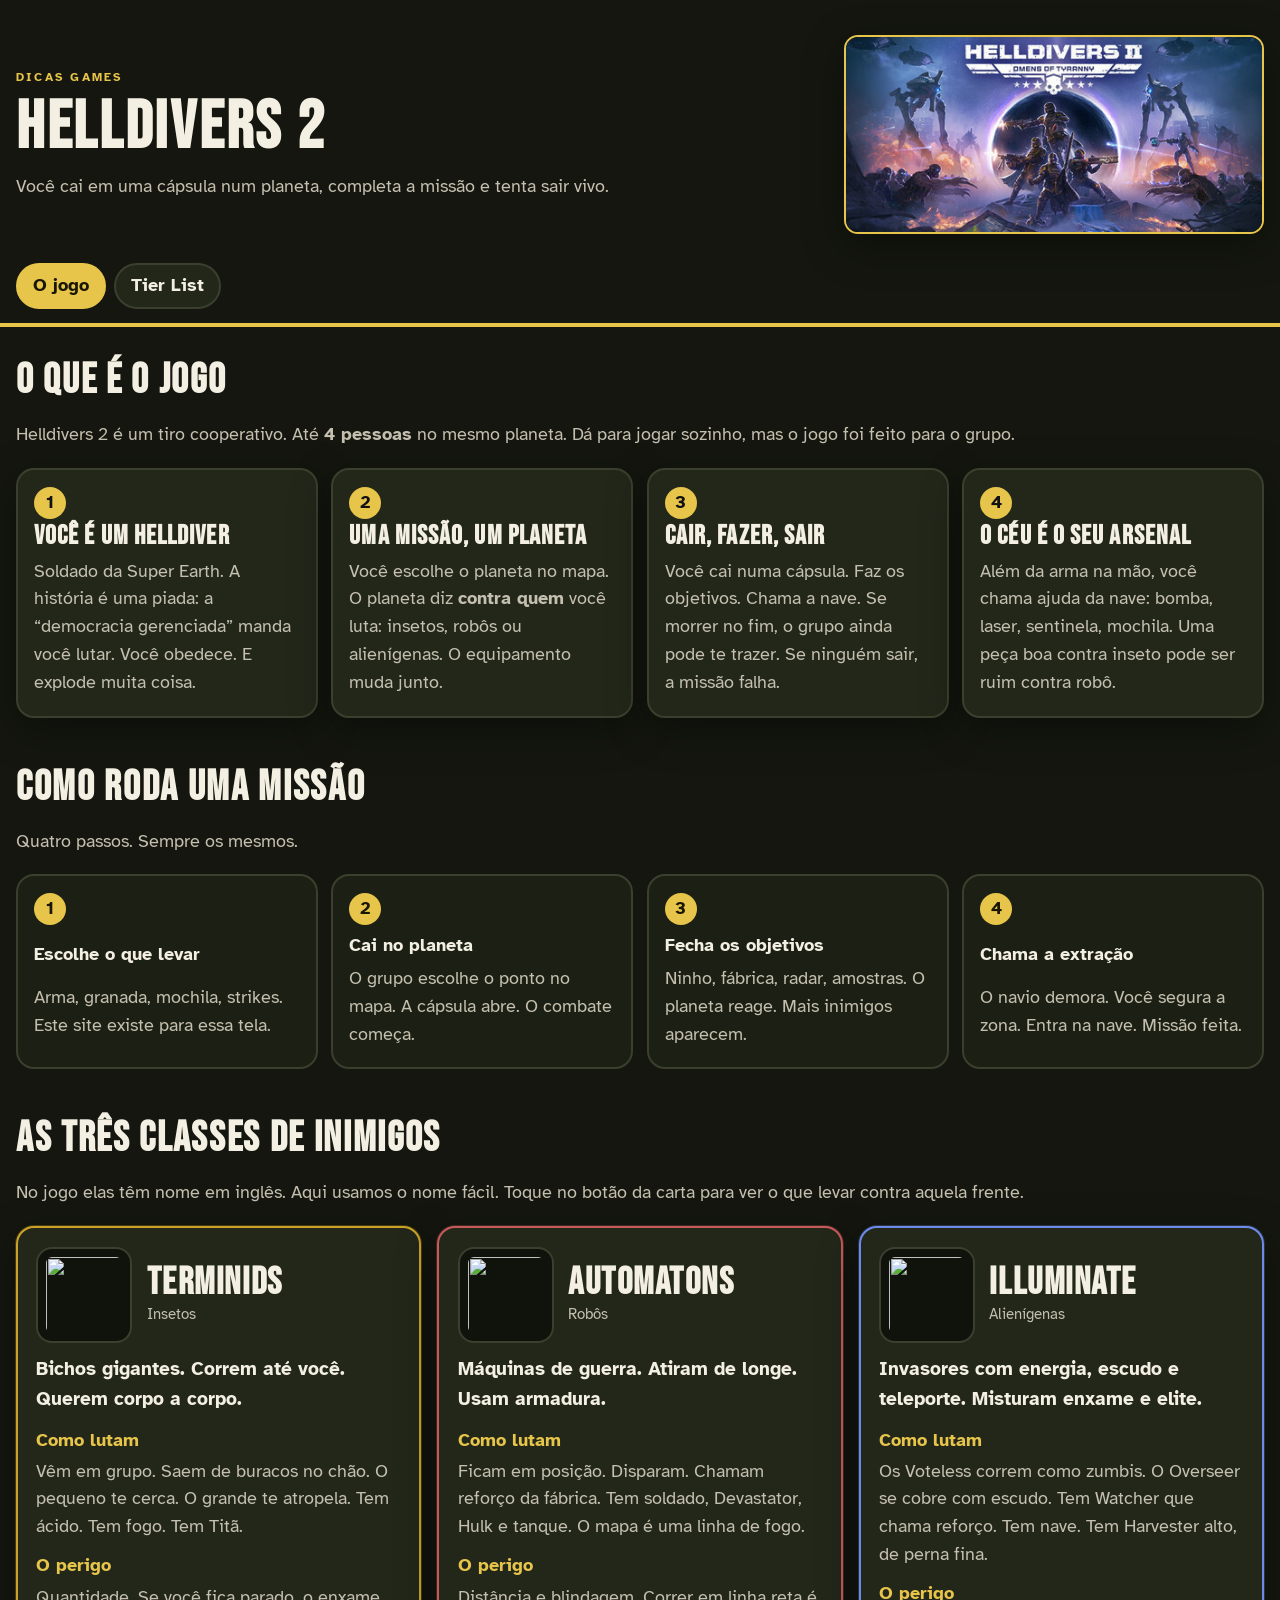
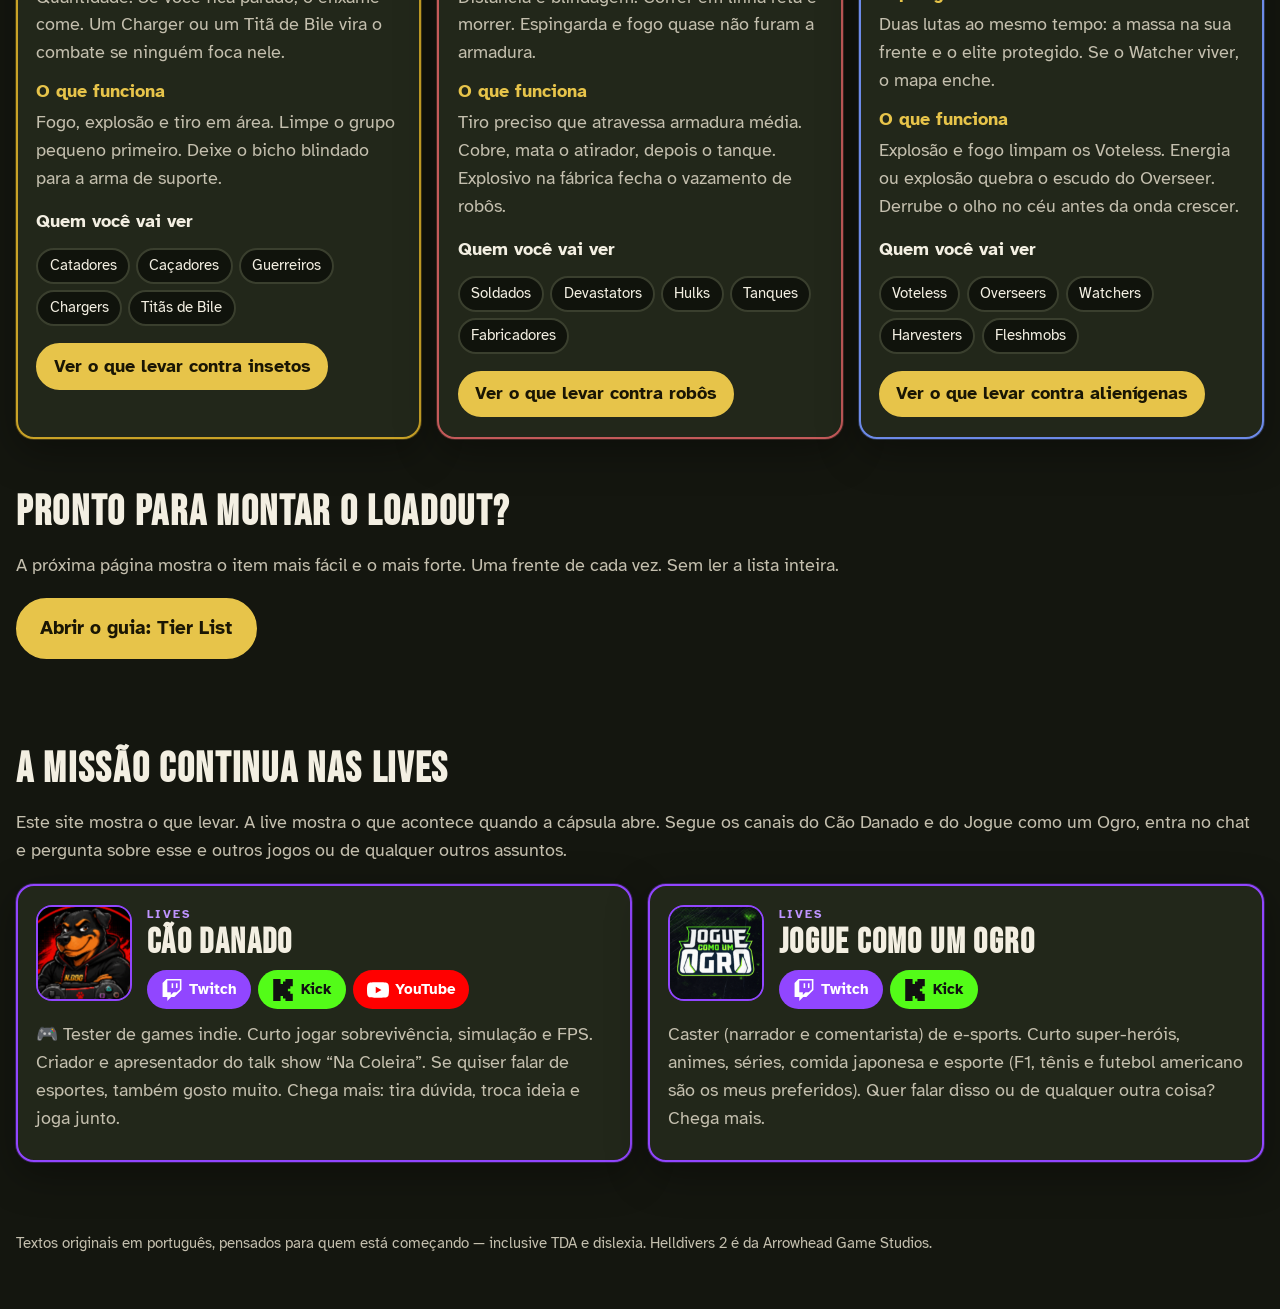
==== index.html @ 1492b322 "Publica o guia de Helldivers 2 com home, tier list e canais ao vivo. Co-authored-by: Cursor <cursora" ====
<!DOCTYPE html>
<html lang="pt-BR">
  <head>
    <meta charset="utf-8" />
    <meta name="viewport" content="width=device-width, initial-scale=1" />
    <title>Dicas Games — Helldivers 2: o que é o jogo</title>
    <meta
      name="description"
      content="Helldivers 2 em português claro: o que é o jogo, como funciona uma missão e o que são Insetos, Robôs e Alienígenas. Pensado para iniciantes e TDA."
    />
    <link rel="preconnect" href="https://fonts.googleapis.com" />
    <link rel="preconnect" href="https://fonts.gstatic.com" crossorigin />
    <link
      href="https://fonts.googleapis.com/css2?family=Atkinson+Hyperlegible:ital,wght@0,400;0,700;1,400&family=Bebas+Neue&display=swap"
      rel="stylesheet"
    />
    <link rel="stylesheet" href="assets/css/estilo.css" />
  </head>
  <body>
    <a class="pular" href="#jogo">Pular para o que é o jogo</a>

    <header class="topo">
      <div class="topo__marca">
        <p class="topo__selo">Dicas Games</p>
        <h1>Helldivers 2</h1>
        <p class="topo__sub">
          Você cai em uma cápsula num planeta, completa a missão e tenta sair vivo.
        </p>
      </div>
      <div class="topo__capa">
        <img
          src="assets/img/helldivers-2-capa.jpg"
          alt="Capa de Helldivers 2"
          width="460"
          height="215"
        />
      </div>
    </header>

    <nav class="menu-wrap menu-wrap--amarelo" aria-label="Páginas do site">
      <div class="menu">
        <a class="menu__link is-on" href="index.html" aria-current="page">O jogo</a>
        <a class="menu__link" href="guia.html">Tier List</a>
      </div>
    </nav>

    <main>
      <section class="bloco" id="jogo">
        <h2>O que é o jogo</h2>
        <p class="lead">
          Helldivers 2 é um tiro cooperativo. Até <strong>4 pessoas</strong> no mesmo planeta.
          Dá para jogar sozinho, mas o jogo foi feito para o grupo.
        </p>
        <div class="pilares">
          <article class="pilar">
            <p class="pilar__n">1</p>
            <h3>Você é um Helldiver</h3>
            <p>
              Soldado da Super Earth. A história é uma piada: a “democracia gerenciada”
              manda você lutar. Você obedece. E explode muita coisa.
            </p>
          </article>
          <article class="pilar">
            <p class="pilar__n">2</p>
            <h3>Uma missão, um planeta</h3>
            <p>
              Você escolhe o planeta no mapa. O planeta diz <strong>contra quem</strong> você luta:
              insetos, robôs ou alienígenas. O equipamento muda junto.
            </p>
          </article>
          <article class="pilar">
            <p class="pilar__n">3</p>
            <h3>Cair, fazer, sair</h3>
            <p>
              Você cai numa cápsula. Faz os objetivos. Chama a nave. Se morrer no fim,
              o grupo ainda pode te trazer. Se ninguém sair, a missão falha.
            </p>
          </article>
          <article class="pilar">
            <p class="pilar__n">4</p>
            <h3>O céu é o seu arsenal</h3>
            <p>
              Além da arma na mão, você chama ajuda da nave: bomba, laser, sentinela, mochila.
              Uma peça boa contra inseto pode ser ruim contra robô.
            </p>
          </article>
        </div>
      </section>

      <section class="bloco" id="missao">
        <h2>Como roda uma missão</h2>
        <p class="lead">Quatro passos. Sempre os mesmos.</p>
        <ol class="passos">
          <li class="passo">
            <strong>Escolhe o que levar</strong>
            <span>Arma, granada, mochila, strikes. Este site existe para essa tela.</span>
          </li>
          <li class="passo">
            <strong>Cai no planeta</strong>
            <span>O grupo escolhe o ponto no mapa. A cápsula abre. O combate começa.</span>
          </li>
          <li class="passo">
            <strong>Fecha os objetivos</strong>
            <span>Ninho, fábrica, radar, amostras. O planeta reage. Mais inimigos aparecem.</span>
          </li>
          <li class="passo">
            <strong>Chama a extração</strong>
            <span>O navio demora. Você segura a zona. Entra na nave. Missão feita.</span>
          </li>
        </ol>
      </section>

      <section class="bloco" id="faccoes">
        <h2>As três classes de inimigos</h2>
        <p class="lead">
          No jogo elas têm nome em inglês. Aqui usamos o nome fácil.
          Toque no botão da carta para ver o que levar contra aquela frente.
        </p>

        <div class="frentes">
          <article class="frente frente--insetos" id="insetos">
            <header class="frente__topo">
              <img
                class="frente__img"
                src="https://s3.us-east-2.amazonaws.com/wp.uggcms/wp-content/uploads/2026/03/TerminidIco.png"
                alt=""
                width="96"
                height="96"
              />
              <div>
                <h3>Terminids</h3>
                <p class="frente__jogo">Insetos</p>
              </div>
            </header>
            <p class="frente__o-que">
              Bichos gigantes. Correm até você. Querem corpo a corpo.
            </p>
            <dl>
              <div>
                <dt>Como lutam</dt>
                <dd>
                  Vêm em grupo. Saem de buracos no chão. O pequeno te cerca.
                  O grande te atropela. Tem ácido. Tem fogo. Tem Titã.
                </dd>
              </div>
              <div>
                <dt>O perigo</dt>
                <dd>
                  Quantidade. Se você fica parado, o enxame come.
                  Um Charger ou um Titã de Bile vira o combate se ninguém foca nele.
                </dd>
              </div>
              <div>
                <dt>O que funciona</dt>
                <dd>
                  Fogo, explosão e tiro em área. Limpe o grupo pequeno primeiro.
                  Deixe o bicho blindado para a arma de suporte.
                </dd>
              </div>
            </dl>
            <p class="frente__lista-titulo">Quem você vai ver</p>
            <ul class="chips">
              <li>Catadores</li>
              <li>Caçadores</li>
              <li>Guerreiros</li>
              <li>Chargers</li>
              <li>Titãs de Bile</li>
            </ul>
            <a class="btn frente__btn" href="guia.html?faccao=terminids">Ver o que levar contra insetos</a>
          </article>

          <article class="frente frente--robos" id="robos">
            <header class="frente__topo">
              <img
                class="frente__img"
                src="https://s3.us-east-2.amazonaws.com/wp.uggcms/wp-content/uploads/2026/03/AutomatonIco.png"
                alt=""
                width="96"
                height="96"
              />
              <div>
                <h3>Automatons</h3>
                <p class="frente__jogo">Robôs</p>
              </div>
            </header>
            <p class="frente__o-que">
              Máquinas de guerra. Atiram de longe. Usam armadura.
            </p>
            <dl>
              <div>
                <dt>Como lutam</dt>
                <dd>
                  Ficam em posição. Disparam. Chamam reforço da fábrica.
                  Tem soldado, Devastator, Hulk e tanque. O mapa é uma linha de fogo.
                </dd>
              </div>
              <div>
                <dt>O perigo</dt>
                <dd>
                  Distância e blindagem. Correr em linha reta é morrer.
                  Espingarda e fogo quase não furam a armadura.
                </dd>
              </div>
              <div>
                <dt>O que funciona</dt>
                <dd>
                  Tiro preciso que atravessa armadura média.
                  Cobre, mata o atirador, depois o tanque.
                  Explosivo na fábrica fecha o vazamento de robôs.
                </dd>
              </div>
            </dl>
            <p class="frente__lista-titulo">Quem você vai ver</p>
            <ul class="chips">
              <li>Soldados</li>
              <li>Devastators</li>
              <li>Hulks</li>
              <li>Tanques</li>
              <li>Fabricadores</li>
            </ul>
            <a class="btn frente__btn" href="guia.html?faccao=automatons">Ver o que levar contra robôs</a>
          </article>

          <article class="frente frente--aliens" id="alienigenas">
            <header class="frente__topo">
              <img
                class="frente__img"
                src="https://s3.us-east-2.amazonaws.com/wp.uggcms/wp-content/uploads/2026/03/IlluminateIco.png"
                alt=""
                width="96"
                height="96"
              />
              <div>
                <h3>Illuminate</h3>
                <p class="frente__jogo">Alienígenas</p>
              </div>
            </header>
            <p class="frente__o-que">
              Invasores com energia, escudo e teleporte. Misturam enxame e elite.
            </p>
            <dl>
              <div>
                <dt>Como lutam</dt>
                <dd>
                  Os Voteless correm como zumbis. O Overseer se cobre com escudo.
                  Tem Watcher que chama reforço. Tem nave. Tem Harvester alto, de perna fina.
                </dd>
              </div>
              <div>
                <dt>O perigo</dt>
                <dd>
                  Duas lutas ao mesmo tempo: a massa na sua frente e o elite protegido.
                  Se o Watcher viver, o mapa enche.
                </dd>
              </div>
              <div>
                <dt>O que funciona</dt>
                <dd>
                  Explosão e fogo limpam os Voteless.
                  Energia ou explosão quebra o escudo do Overseer.
                  Derrube o olho no céu antes da onda crescer.
                </dd>
              </div>
            </dl>
            <p class="frente__lista-titulo">Quem você vai ver</p>
            <ul class="chips">
              <li>Voteless</li>
              <li>Overseers</li>
              <li>Watchers</li>
              <li>Harvesters</li>
              <li>Fleshmobs</li>
            </ul>
            <a class="btn frente__btn" href="guia.html?faccao=illuminate">Ver o que levar contra alienígenas</a>
          </article>
        </div>
      </section>

      <section class="bloco cta-final" id="proximo">
        <h2>Pronto para montar o loadout?</h2>
        <p class="lead">
          A próxima página mostra o item mais fácil e o mais forte.
          Uma frente de cada vez. Sem ler a lista inteira.
        </p>
        <p>
          <a class="btn btn--grande" href="guia.html">Abrir o guia: Tier List</a>
        </p>
      </section>

      <section class="bloco canais" id="canais">
        <h2>A missão continua nas lives</h2>
        <p class="lead">
          Este site mostra o que levar. A live mostra o que acontece quando a cápsula abre.
          Segue os canais do Cão Danado e do Jogue como um Ogro, entra no chat e pergunta sobre esse e outros jogos ou de qualquer outros assuntos.
        </p>
        <div class="canais__grade">
          <article class="canal">
            <header class="canal__topo">
              <img
                class="canal__logo"
                src="assets/img/twitch-cao-danado.png"
                alt="Logo do canal Cão Danado"
                width="96"
                height="96"
              />
              <div>
                <p class="canal__rede">Lives</p>
                <h3>Cão Danado</h3>
                <div class="canal__redes" aria-label="Onde assistir Cão Danado">
                  <a class="rede-ico rede-ico--twitch" href="https://www.twitch.tv/cao_danado" target="_blank" rel="noopener noreferrer">
                    <img src="assets/img/icone-twitch.svg" alt="" width="22" height="22" />
                    <span>Twitch</span>
                  </a>
                  <a class="rede-ico rede-ico--kick" href="https://kick.com/cao-danado" target="_blank" rel="noopener noreferrer">
                    <img src="assets/img/icone-kick.svg" alt="" width="22" height="22" />
                    <span>Kick</span>
                  </a>
                  <a class="rede-ico rede-ico--youtube" href="https://www.youtube.com/channel/UCnd4qHBuUlLjSMtLxeKjOgw/" target="_blank" rel="noopener noreferrer">
                    <img src="assets/img/icone-youtube.svg" alt="" width="22" height="22" />
                    <span>YouTube</span>
                  </a>
                </div>
              </div>
            </header>
            <p>🎮 Tester de games indie. Curto jogar sobrevivência, simulação e FPS.
              Criador e apresentador do talk show “Na Coleira”.
              Se quiser falar de esportes, também gosto muito.
              Chega mais: tira dúvida, troca ideia e joga junto.</p>
          </article>
          <article class="canal">
            <header class="canal__topo">
              <img
                class="canal__logo"
                src="assets/img/twitch-jogue-como-um-ogro.png"
                alt="Logo do canal Jogue como um Ogro"
                width="96"
                height="96"
              />
              <div>
                <p class="canal__rede">Lives</p>
                <h3>Jogue como um Ogro</h3>
                <div class="canal__redes" aria-label="Onde assistir Jogue como um Ogro">
                  <a class="rede-ico rede-ico--twitch" href="https://www.twitch.tv/joguecomoumogro" target="_blank" rel="noopener noreferrer">
                    <img src="assets/img/icone-twitch.svg" alt="" width="22" height="22" />
                    <span>Twitch</span>
                  </a>
                  <a class="rede-ico rede-ico--kick" href="https://kick.com/joguecomoumogro" target="_blank" rel="noopener noreferrer">
                    <img src="assets/img/icone-kick.svg" alt="" width="22" height="22" />
                    <span>Kick</span>
                  </a>
                </div>
              </div>
            </header>
            <p>Caster (narrador e comentarista) de e-sports.
              Curto super-heróis, animes, séries, comida japonesa e esporte (F1, tênis e futebol americano são os meus preferidos).
              Quer falar disso ou de qualquer outra coisa? Chega mais.</p>
          </article>
        </div>
      </section>
    </main>

    <footer class="rodape">
      <p>
        Textos originais em português, pensados para quem está começando — inclusive TDA e dislexia.
        Helldivers 2 é da Arrowhead Game Studios.
      </p>
    </footer>
  </body>
</html>
---- assets/css/estilo.css ----
:root {
  --bg: #14160f;
  --bg-2: #1c2014;
  --ink: #f3efe2;
  --ink-dim: #c4bfae;
  --line: #3a3f2e;
  --yellow: #e7c44a;
  --yellow-ink: #1a1604;
  --red: #e85d5d;
  --blue: #8aa6ff;
  --green: #7bd389;
  --card: #22271a;
  --focus: #fff4b0;
  --splus: #ffd166;
  --s: #7bd389;
  --a: #8ec8ff;
  --b: #d2d2d2;
  --c: #e0a045;
  --d: #ef6b6b;
  --radius: 18px;
  --shadow: 0 12px 40px rgba(0, 0, 0, 0.35);
  --pad: 1rem;
}

*,
*::before,
*::after {
  box-sizing: border-box;
}

html {
  scroll-behavior: smooth;
  width: 100%;
}

body {
  margin: 0;
  width: 100%;
  min-height: 100vh;
  color: var(--ink);
  background:
    radial-gradient(1200px 500px at 10% -10%, #2a311c 0%, transparent 55%),
    var(--bg);
  font-family: "Atkinson Hyperlegible", "Segoe UI", sans-serif;
  font-size: 1.125rem;
  line-height: 1.55;
}

main {
  width: 100%;
}

img,
svg {
  max-width: 100%;
}

h1,
h2,
h3 {
  font-family: "Bebas Neue", Impact, sans-serif;
  letter-spacing: 0.04em;
  line-height: 1.05;
  margin: 0;
}

h1 {
  font-size: clamp(2.4rem, 6vw, 4.2rem);
}

h2 {
  font-size: clamp(1.8rem, 4vw, 2.6rem);
}

.pular {
  position: absolute;
  left: 0.75rem;
  top: -4rem;
  z-index: 20;
  padding: 0.6rem 1rem;
  background: var(--yellow);
  color: var(--yellow-ink);
  font-weight: 700;
}

.pular:focus {
  top: 0.75rem;
}

.topo,
.comecar,
.glossario,
.filtros,
.contador,
.grades,
.rodape,
.cats,
.menu,
.bloco {
  width: 100%;
  max-width: none;
  margin-inline: 0;
  padding-inline: var(--pad);
}

.topo {
  display: flex;
  justify-content: space-between;
  gap: 1.5rem;
  align-items: center;
  padding: 2.2rem var(--pad) 1.2rem;
}

.cats-wrap {
  border-bottom: 4px solid var(--yellow);
  background: var(--bg);
  padding-top: 0.35rem;
  width: 100%;
}

.cats {
  display: flex;
  gap: 0.45rem;
  overflow-x: auto;
  padding: 0.15rem var(--pad) 0.85rem;
  scrollbar-width: thin;
}

.cat {
  flex: 0 0 auto;
  font: inherit;
  cursor: pointer;
  border: 2px solid var(--line);
  background: var(--card);
  color: var(--ink);
  border-radius: 999px;
  padding: 0.45rem 0.8rem;
  font-weight: 700;
  font-size: 0.95rem;
}

.cat.is-on,
.cat:hover,
.cat:focus-visible {
  background: var(--yellow);
  color: var(--yellow-ink);
  border-color: var(--yellow);
}

.topo__selo {
  margin: 0 0 0.35rem;
  color: var(--yellow);
  font-weight: 700;
  text-transform: uppercase;
  letter-spacing: 0.18em;
  font-size: 0.78rem;
}

.topo__sub {
  margin: 0.55rem 0 0;
  color: var(--ink-dim);
  max-width: none;
}

.topo__acoes {
  text-align: right;
}

.topo__capa img {
  display: block;
  width: min(420px, 46vw);
  height: auto;
  border-radius: 14px;
  border: 2px solid var(--yellow);
  box-shadow: var(--shadow);
}

.topo__meta {
  margin: 0.45rem 0 0;
  color: var(--ink-dim);
  font-size: 0.92rem;
}

.comecar {
  padding: 1.8rem 0 0.4rem;
}

.lead {
  max-width: none;
  color: var(--ink-dim);
}

.escolhas {
  display: grid;
  grid-template-columns: repeat(4, 1fr);
  gap: 0.85rem;
  margin: 1.2rem 0 1rem;
}

.escolha,
.btn {
  font: inherit;
  cursor: pointer;
}

.escolha {
  display: grid;
  gap: 0.15rem;
  justify-items: center;
  padding: 1.1rem 0.7rem 1rem;
  border: 2px solid var(--line);
  border-radius: var(--radius);
  background: var(--card);
  color: var(--ink);
  box-shadow: var(--shadow);
  min-height: 8.2rem;
}

.escolha:hover,
.escolha:focus-visible {
  border-color: var(--yellow);
  outline: 3px solid var(--focus);
  outline-offset: 3px;
}

.escolha.is-on {
  background: var(--yellow);
  color: var(--yellow-ink);
  border-color: var(--yellow);
}

.escolha__emoji,
.escolha__img {
  width: 48px;
  height: 48px;
  object-fit: contain;
  font-size: 2rem;
}

.carta__topo {
  display: grid;
  grid-template-columns: 96px minmax(0, 1fr) auto;
  gap: 0.75rem;
  align-items: start;
}

.carta__img,
.rec__img {
  width: 96px;
  height: 96px;
  object-fit: contain;
  background: #10130c;
  border: 2px solid var(--line);
  border-radius: 14px;
  padding: 6px;
}

.carta__img--vazia,
.rec__img--vazia {
  display: grid;
  place-items: center;
  font-family: "Bebas Neue", Impact, sans-serif;
  font-size: 2.2rem;
  color: var(--yellow);
}

.rec {
  display: grid;
  grid-template-columns: 96px minmax(0, 1fr);
  gap: 0.85rem;
  align-items: start;
  padding: 0.9rem 1rem;
  border-radius: 14px;
  background: #2b3220;
}

.escolha__nome {
  font-weight: 700;
  font-size: 1.2rem;
}

.escolha__jogo {
  font-size: 0.92rem;
  opacity: 0.8;
}

.btn {
  border-radius: 999px;
  border: 2px solid var(--yellow);
  padding: 0.45rem 0.95rem;
  background: transparent;
  color: var(--yellow);
  text-decoration: none;
  font-weight: 700;
  display: inline-block;
}

a.btn:hover,
a.btn:focus-visible {
  background: var(--yellow);
  color: var(--yellow-ink);
}

.btn--grande {
  font-size: 1.2rem;
  padding: 0.85rem 1.4rem;
  background: var(--yellow);
  color: var(--yellow-ink);
}

.btn:focus-visible,
input:focus-visible,
select:focus-visible,
summary:focus-visible {
  outline: 3px solid var(--focus);
  outline-offset: 3px;
}

.dica-rapida {
  margin: 0.4rem 0 1.4rem;
  padding: 1.15rem 1.2rem 1.25rem;
  border-radius: var(--radius);
  background: var(--bg-2);
  border: 2px solid var(--line);
}

.dica-rapida h3 {
  font-size: 2rem;
  margin-bottom: 0.35rem;
}

.dica-rapida p {
  margin: 0.35rem 0;
}

.recs {
  display: grid;
  grid-template-columns: 1fr 1fr;
  gap: 0.8rem;
  margin-top: 0.9rem;
}

.rec strong {
  display: block;
  font-size: 1.35rem;
}

.rec a {
  color: var(--yellow);
  font-weight: 700;
}

.glossario {
  margin: 0.4rem 0 1.2rem;
}

details {
  background: var(--card);
  border: 1px solid var(--line);
  border-radius: 14px;
  padding: 0.4rem 1rem 0.2rem;
}

summary {
  cursor: pointer;
  font-weight: 700;
  padding: 0.7rem 0;
}

dl {
  display: grid;
  gap: 0.8rem;
  margin: 0 0 1rem;
}

dt {
  color: var(--yellow);
  font-weight: 700;
}

dd {
  margin: 0.15rem 0 0;
  color: var(--ink-dim);
}

.filtros {
  display: grid;
  grid-template-columns: 2fr 1fr 1fr auto;
  gap: 0.8rem;
  align-items: end;
  margin: 0.4rem 0 0.6rem;
}

.filtros label,
.busca {
  display: grid;
  gap: 0.28rem;
  font-size: 0.92rem;
  font-weight: 700;
}

input,
select {
  font: inherit;
  color: var(--ink);
  background: #10130c;
  border: 2px solid var(--line);
  border-radius: 12px;
  padding: 0.55rem 0.7rem;
}

.check {
  display: flex;
  align-items: center;
  gap: 0.5rem;
  padding-bottom: 0.45rem;
}

.check input {
  width: 1.2rem;
  height: 1.2rem;
}

.contador {
  color: var(--ink-dim);
  margin: 0 0 0.8rem;
}

.grades {
  display: grid;
  gap: 1.15rem;
  padding-bottom: 3rem;
}

.grade {
  display: grid;
  gap: 0.7rem;
}

.grade__titulo {
  display: flex;
  align-items: baseline;
  gap: 0.7rem;
}

.grade__titulo span {
  color: var(--ink-dim);
  font-size: 1rem;
  font-family: "Atkinson Hyperlegible", sans-serif;
  letter-spacing: 0;
}

.cartas {
  display: grid;
  grid-template-columns: repeat(auto-fill, minmax(260px, 1fr));
  gap: 0.75rem;
}

.carta {
  text-align: left;
  color: inherit;
  background: var(--card);
  border: 2px solid var(--line);
  border-radius: 16px;
  padding: 0.95rem 1rem 0.85rem;
  box-shadow: var(--shadow);
}

.carta[open],
.carta:hover {
  border-color: #6b734f;
}

.carta summary {
  list-style: none;
  padding: 0;
}

.carta summary::-webkit-details-marker {
  display: none;
}

.carta__codigo {
  margin: 0;
  color: var(--yellow);
  font-size: 0.78rem;
  letter-spacing: 0.12em;
  text-transform: uppercase;
}

.carta h3 {
  font-size: 1.7rem;
  margin-top: 0.1rem;
}

.carta__tipo {
  margin: 0.15rem 0 0.55rem;
  color: var(--ink-dim);
  font-size: 0.95rem;
}

.pills {
  display: flex;
  flex-wrap: wrap;
  gap: 0.35rem;
}

.pill {
  display: inline-flex;
  align-items: center;
  gap: 0.28rem;
  border-radius: 999px;
  padding: 0.18rem 0.5rem;
  font-size: 0.82rem;
  font-weight: 700;
  background: #10130c;
}

.tier {
  min-width: 2rem;
  text-align: center;
  border-radius: 8px;
  padding: 0.1rem 0.35rem;
  color: #111;
}

.tier-Splus {
  background: var(--splus);
}
.tier-S {
  background: var(--s);
}
.tier-A {
  background: var(--a);
}
.tier-B {
  background: var(--b);
}
.tier-C {
  background: var(--c);
}
.tier-D {
  background: var(--d);
  color: #fff;
}

.selo-facil {
  display: inline-block;
  margin-top: 0.45rem;
  padding: 0.12rem 0.45rem;
  border-radius: 999px;
  background: #345534;
  color: #d9ffd9;
  font-size: 0.78rem;
  font-weight: 700;
}

.carta__resumo {
  margin: 0.7rem 0 0;
}

.detalhe {
  margin-top: 0.85rem;
  padding-top: 0.75rem;
  border-top: 1px dashed var(--line);
  display: grid;
  gap: 0.55rem;
}

.detalhe ul {
  margin: 0.2rem 0 0;
  padding-left: 1.1rem;
}

.aviso {
  padding: 0.65rem 0.75rem;
  border-left: 4px solid var(--yellow);
  background: #2f2a12;
}

.vazio {
  padding: 1.4rem;
  text-align: center;
  color: var(--ink-dim);
}

.rodape {
  padding: 1rem var(--pad) 2.4rem;
  color: var(--ink-dim);
  font-size: 0.95rem;
}

.rodape a {
  color: var(--yellow);
}

.menu-wrap {
  width: 100%;
  background: var(--bg);
  border-bottom: 1px solid var(--line);
}

.menu-wrap--amarelo {
  border-bottom: 4px solid var(--yellow);
}

.menu {
  display: flex;
  gap: 0.45rem;
  padding-block: 0.65rem 0.85rem;
}

.menu__link {
  font: inherit;
  font-weight: 700;
  text-decoration: none;
  color: var(--ink);
  border: 2px solid var(--line);
  background: var(--card);
  border-radius: 999px;
  padding: 0.45rem 0.95rem;
}

.menu__link:hover,
.menu__link:focus-visible,
.menu__link.is-on {
  background: var(--yellow);
  color: var(--yellow-ink);
  border-color: var(--yellow);
}

.bloco {
  padding: 2rem var(--pad) 0.6rem;
}

.bloco h2 {
  margin-bottom: 0.35rem;
}

.pilares {
  display: grid;
  grid-template-columns: repeat(4, 1fr);
  gap: 0.85rem;
  margin: 1.2rem 0 0.4rem;
}

.pilar {
  background: var(--card);
  border: 2px solid var(--line);
  border-radius: var(--radius);
  padding: 1.1rem 1rem 1.2rem;
  box-shadow: var(--shadow);
}

.pilar h3 {
  font-size: 1.7rem;
  margin: 0.15rem 0 0.45rem;
}

.pilar p {
  margin: 0;
  color: var(--ink-dim);
}

.pilar .pilar__n {
  margin: 0;
  width: 2rem;
  height: 2rem;
  display: grid;
  place-items: center;
  border-radius: 999px;
  background: var(--yellow);
  color: #111;
  font-weight: 700;
}

.passos {
  list-style: none;
  margin: 1.1rem 0 0.4rem;
  padding: 0;
  display: grid;
  grid-template-columns: repeat(4, 1fr);
  gap: 0.85rem;
  counter-reset: passo;
}

.passo {
  counter-increment: passo;
  background: var(--bg-2);
  border: 2px solid var(--line);
  border-radius: var(--radius);
  padding: 1.1rem 1rem 1.15rem;
  display: grid;
  gap: 0.35rem;
}

.passo::before {
  content: counter(passo);
  width: 2rem;
  height: 2rem;
  display: grid;
  place-items: center;
  border-radius: 999px;
  background: var(--yellow);
  color: var(--yellow-ink);
  font-weight: 700;
}

.passo strong {
  font-size: 1.15rem;
}

.passo span {
  color: var(--ink-dim);
}

.frentes {
  display: grid;
  grid-template-columns: repeat(3, 1fr);
  gap: 1rem;
  margin: 1.2rem 0 0.6rem;
}

.frente {
  display: grid;
  align-content: start;
  gap: 0.75rem;
  background: var(--card);
  border: 2px solid var(--line);
  border-radius: var(--radius);
  padding: 1.2rem 1.15rem 1.25rem;
  box-shadow: var(--shadow);
}

.frente--insetos {
  border-color: #c9a227;
  box-shadow: 0 0 0 1px #c9a22744, var(--shadow);
}

.frente--robos {
  border-color: #c45a5a;
  box-shadow: 0 0 0 1px #c45a5a44, var(--shadow);
}

.frente--aliens {
  border-color: #6d8ae8;
  box-shadow: 0 0 0 1px #6d8ae844, var(--shadow);
}

.frente__topo {
  display: flex;
  gap: 0.9rem;
  align-items: center;
}

.frente__img {
  width: 96px;
  height: 96px;
  object-fit: contain;
  background: #10130c;
  border: 2px solid var(--line);
  border-radius: 16px;
  padding: 8px;
}

.frente__jogo {
  margin: 0;
  color: var(--ink-dim);
  font-size: 0.95rem;
}

.frente h3 {
  font-size: 2.4rem;
}

.frente__o-que {
  margin: 0;
  font-size: 1.2rem;
  font-weight: 700;
}

.frente dl {
  margin: 0;
  display: grid;
  gap: 0.7rem;
}

.frente dt {
  color: var(--yellow);
  font-weight: 700;
}

.frente dd {
  margin: 0.2rem 0 0;
  color: var(--ink-dim);
}

.frente__lista-titulo {
  margin: 0.2rem 0 0;
  font-weight: 700;
}

.chips {
  list-style: none;
  margin: 0;
  padding: 0;
  display: flex;
  flex-wrap: wrap;
  gap: 0.4rem;
}

.chips li {
  border: 2px solid var(--line);
  border-radius: 999px;
  padding: 0.25rem 0.7rem;
  background: #10130c;
  font-size: 0.95rem;
}

.frente__btn {
  justify-self: start;
  margin-top: 0.35rem;
  background: var(--yellow);
  color: var(--yellow-ink);
}

.cta-final {
  padding-bottom: 2.4rem;
}

.cta-final .lead {
  margin-bottom: 1.1rem;
}

.canais {
  padding-bottom: 2.4rem;
}

.canais__grade {
  display: grid;
  grid-template-columns: 1fr 1fr;
  gap: 1rem;
  margin: 1.2rem 0 0;
}

.canal {
  display: grid;
  gap: 0.75rem;
  align-content: start;
  background: var(--card);
  border: 2px solid #9146ff;
  border-radius: var(--radius);
  padding: 1.2rem 1.15rem 1.25rem;
  box-shadow: 0 0 0 1px #9146ff44, var(--shadow);
}

.canal__topo {
  display: flex;
  gap: 0.9rem;
  align-items: start;
}

.canal__logo {
  width: 96px;
  height: 96px;
  object-fit: cover;
  border-radius: 16px;
  border: 2px solid #9146ff;
  background: #10130c;
}

.canal__rede {
  margin: 0;
  color: #bf94ff;
  font-weight: 700;
  letter-spacing: 0.16em;
  text-transform: uppercase;
  font-size: 0.78rem;
}

.canal h3 {
  font-size: 2.2rem;
}

.canal__redes {
  display: flex;
  flex-wrap: wrap;
  gap: 0.45rem;
  margin-top: 0.55rem;
}

.rede-ico {
  display: inline-flex;
  align-items: center;
  gap: 0.4rem;
  text-decoration: none;
  font-weight: 700;
  font-size: 0.95rem;
  border-radius: 999px;
  padding: 0.35rem 0.75rem;
  border: 2px solid transparent;
}

.rede-ico img {
  width: 22px;
  height: 22px;
}

.rede-ico--twitch {
  background: #9146ff;
  color: #fff;
}

.rede-ico--kick {
  background: #53fc18;
  color: #111;
}

.rede-ico--youtube {
  background: #ff0000;
  color: #fff;
}

.rede-ico:hover,
.rede-ico:focus-visible {
  outline: 3px solid var(--focus);
  outline-offset: 3px;
}

.canal p:not(.canal__rede) {
  margin: 0 0 0.45rem;
  color: var(--ink-dim);
}

.canal__btn {
  justify-self: start;
  background: #9146ff;
  border-color: #9146ff;
  color: #fff;
}

a.canal__btn:hover,
a.canal__btn:focus-visible {
  background: #a970ff;
  border-color: #a970ff;
  color: #fff;
}

body.modo-foco .glossario,
body.modo-foco .filtros,
body.modo-foco .contador,
body.modo-foco .grades,
body.modo-foco .canais,
body.modo-foco .rodape {
  display: none;
}

@media (max-width: 1100px) {
  .pilares,
  .passos,
  .frentes {
    grid-template-columns: 1fr 1fr;
  }
}

@media (max-width: 900px) {
  .escolhas,
  .filtros,
  .recs {
    grid-template-columns: 1fr 1fr;
  }

  .topo {
    flex-direction: column;
    align-items: start;
  }

  .topo__capa img {
    width: min(420px, 100%);
  }

  .topo__acoes {
    text-align: left;
  }
}

@media (max-width: 560px) {
  .escolhas,
  .filtros,
  .pilares,
  .passos,
  .frentes,
  .canais__grade {
    grid-template-columns: 1fr;
  }

  .carta__topo,
  .rec {
    grid-template-columns: 72px minmax(0, 1fr) auto;
  }

  .carta__img,
  .rec__img {
    width: 72px;
    height: 72px;
  }

  .rec {
    grid-template-columns: 72px minmax(0, 1fr);
  }
}

@media (prefers-reduced-motion: reduce) {
  html {
    scroll-behavior: auto;
  }

  * {
    animation: none !important;
    transition: none !important;
  }
}
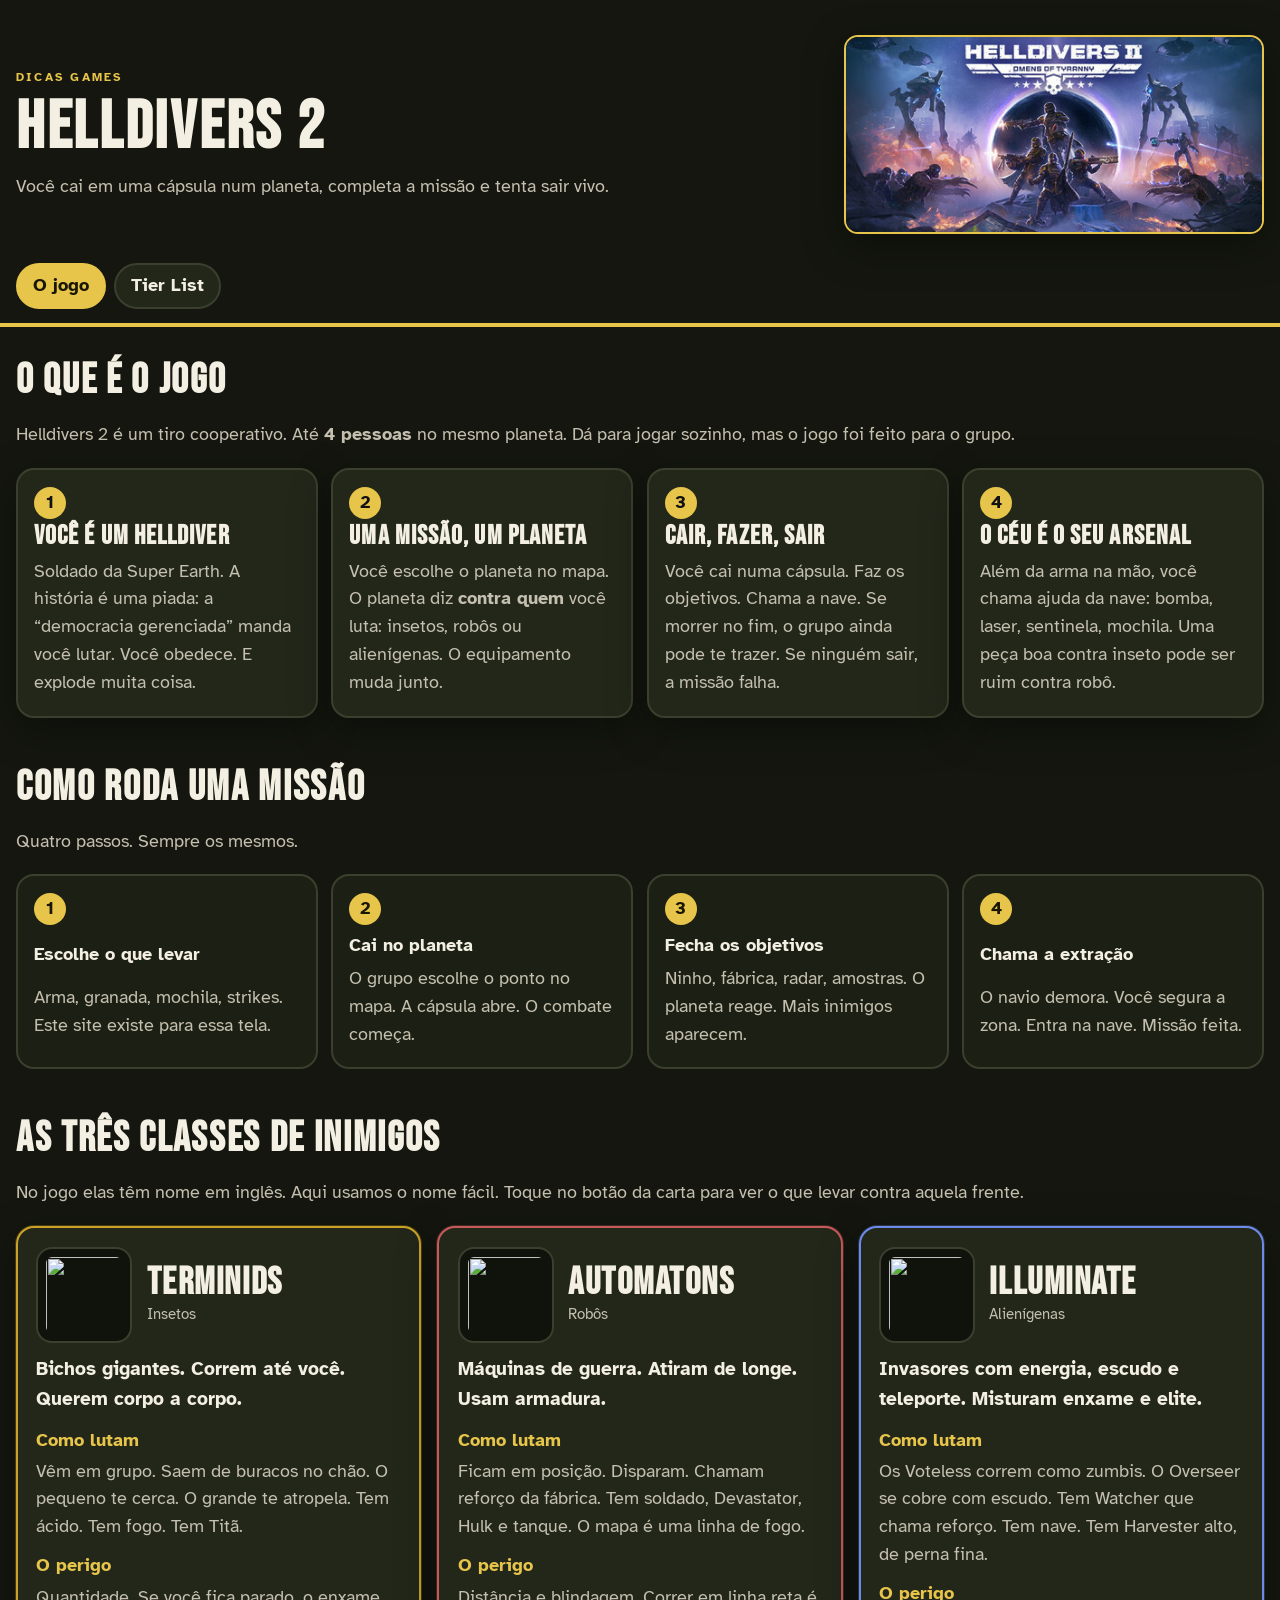
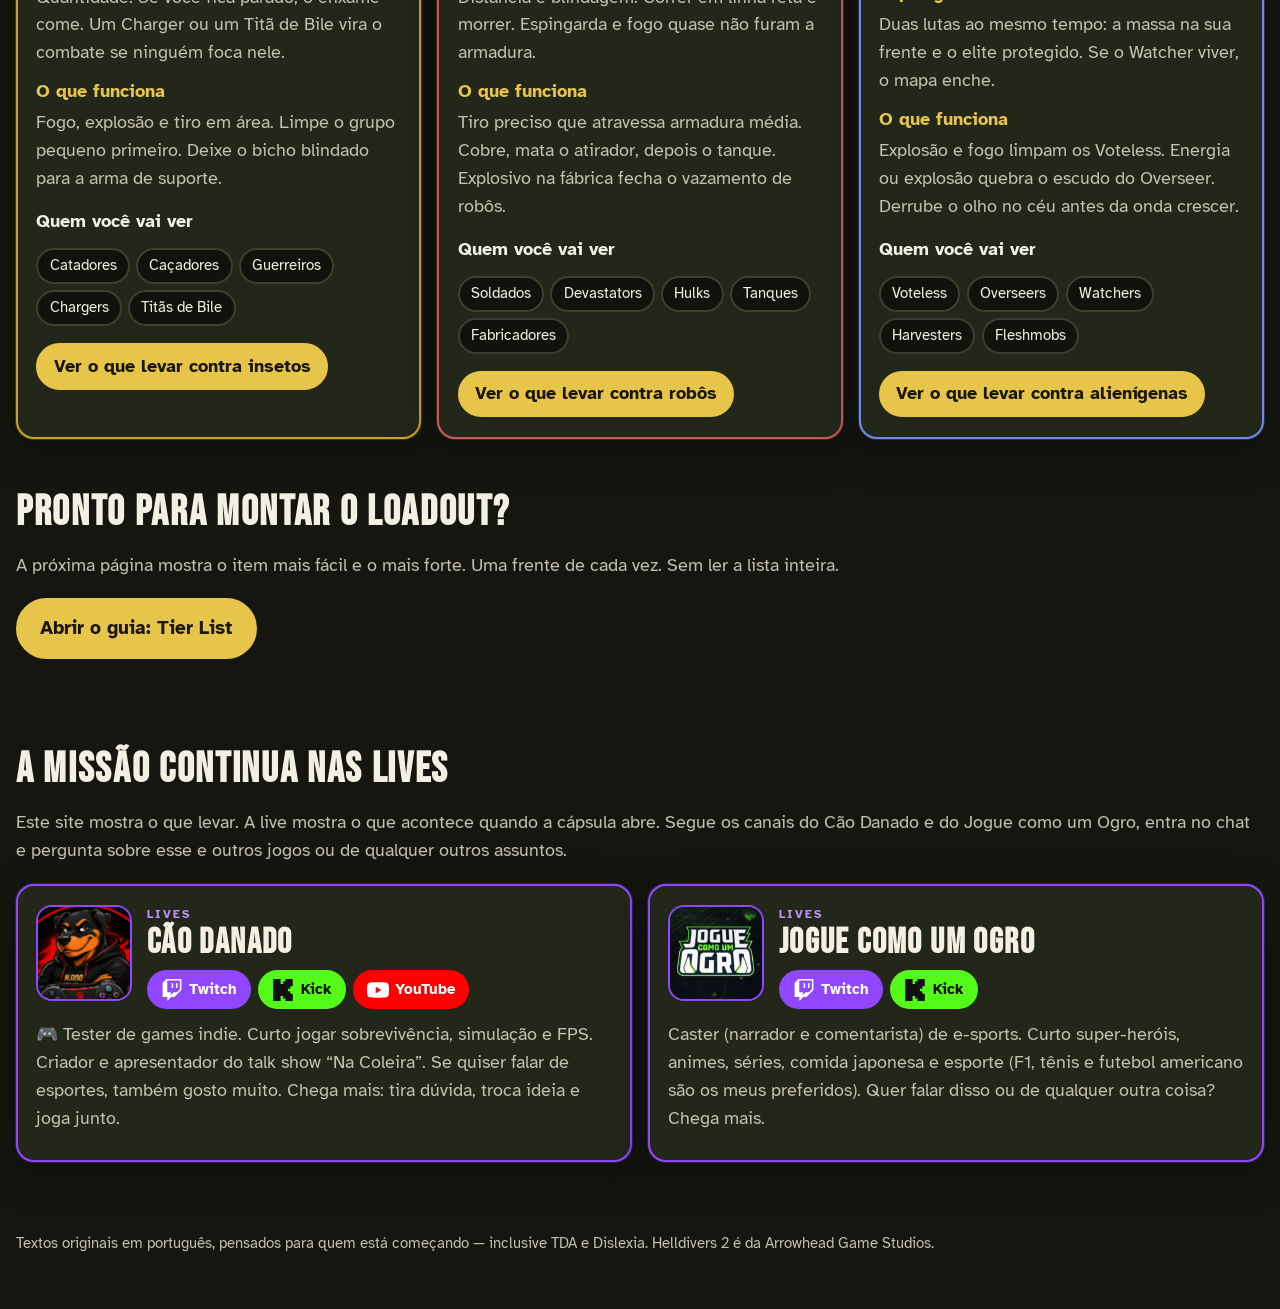
==== commit caf06ad0: "Corrige a capitalização de Dislexia no rodapé da home. Co-authored-by: Cursor <cursoragent@cursor.co" ====
--- a/index.html
+++ b/index.html
@@ -360,7 +360,7 @@
 
     <footer class="rodape">
       <p>
-        Textos originais em português, pensados para quem está começando — inclusive TDA e dislexia.
+        Textos originais em português, pensados para quem está começando — inclusive TDA e Dislexia.
         Helldivers 2 é da Arrowhead Game Studios.
       </p>
     </footer>
